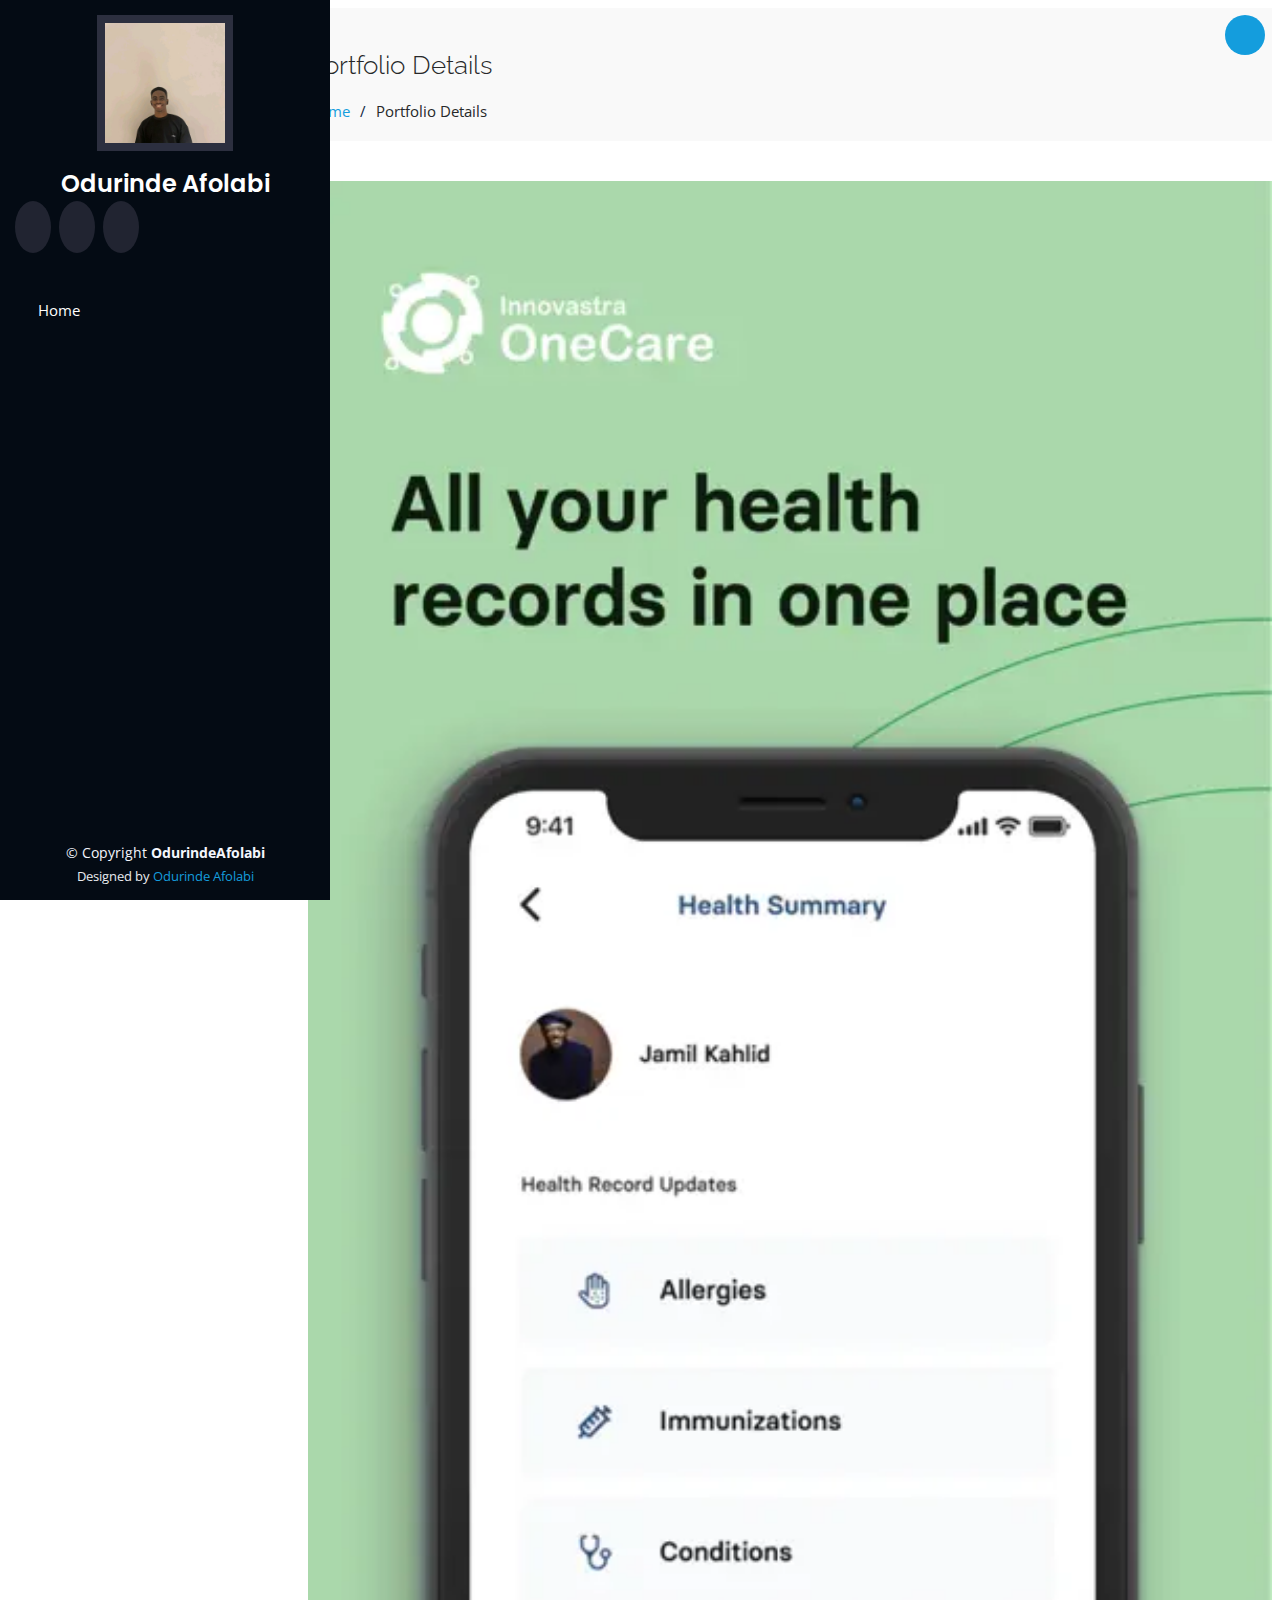
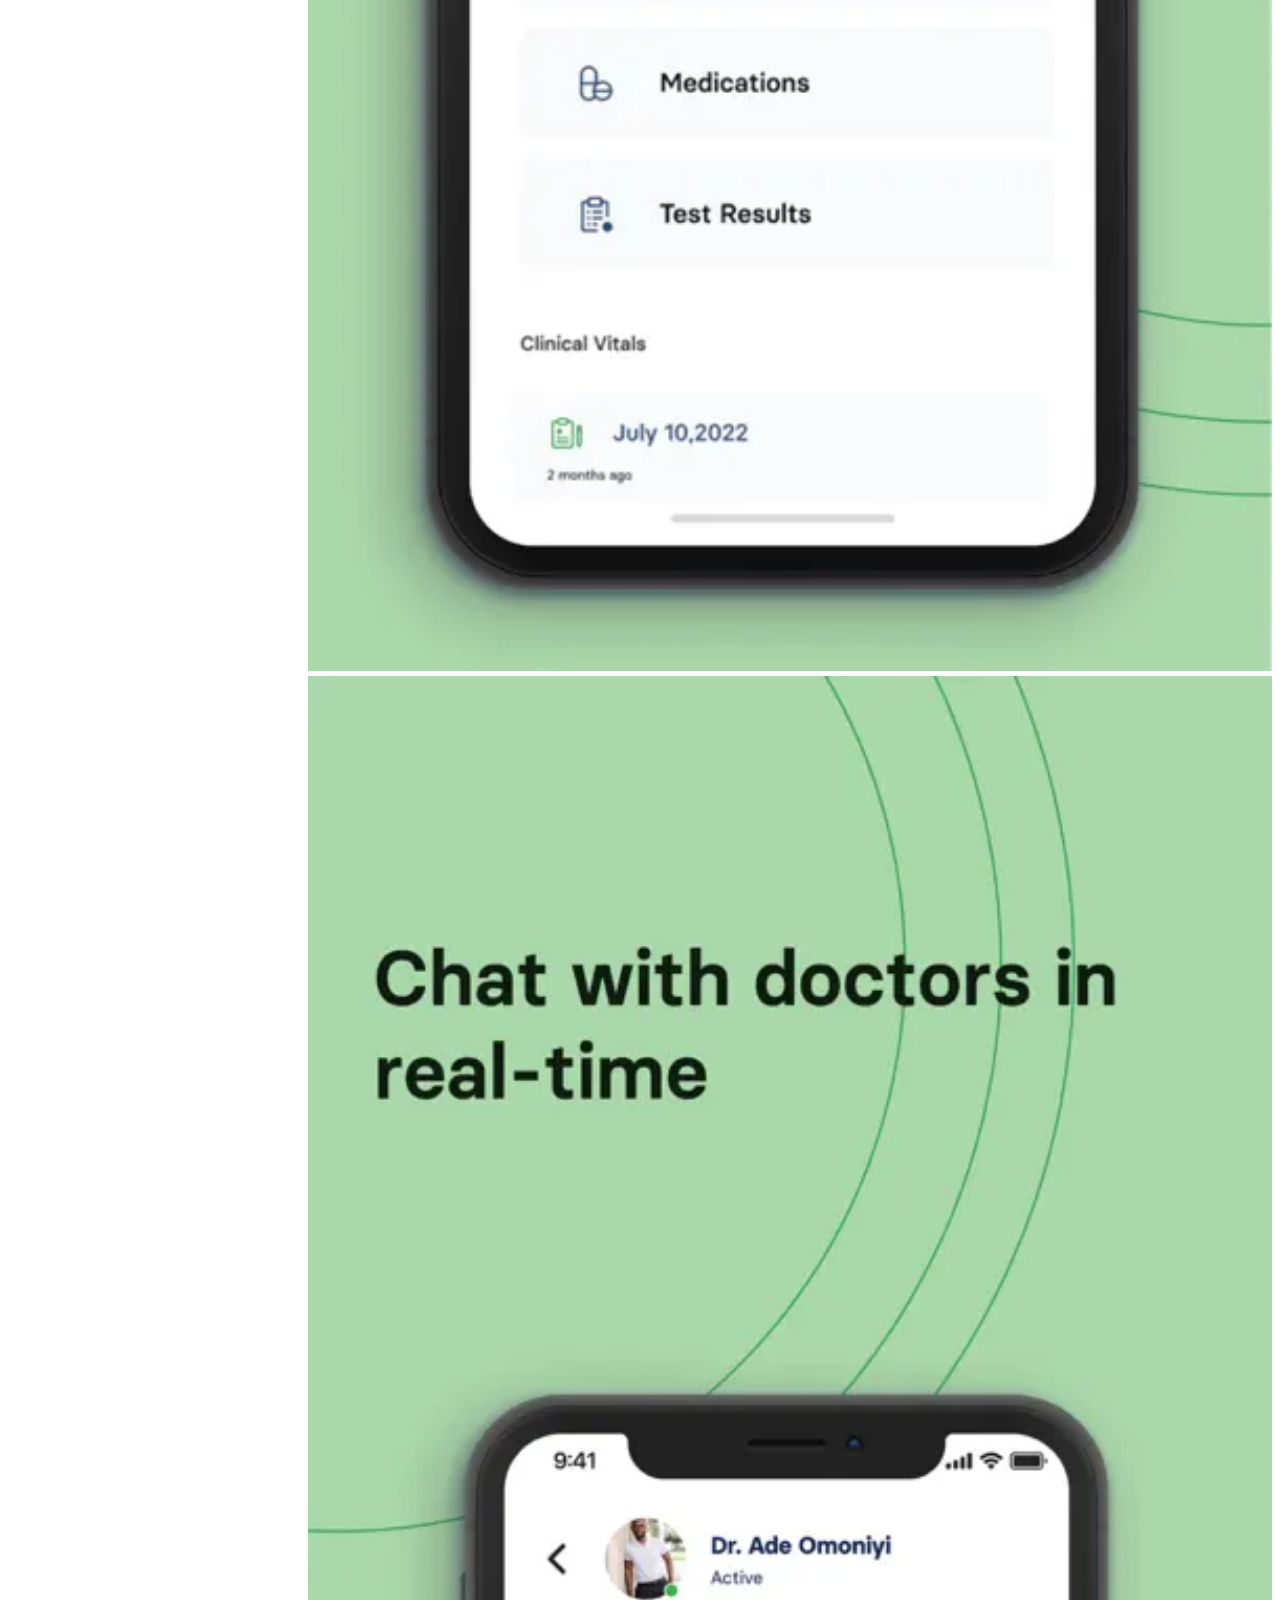
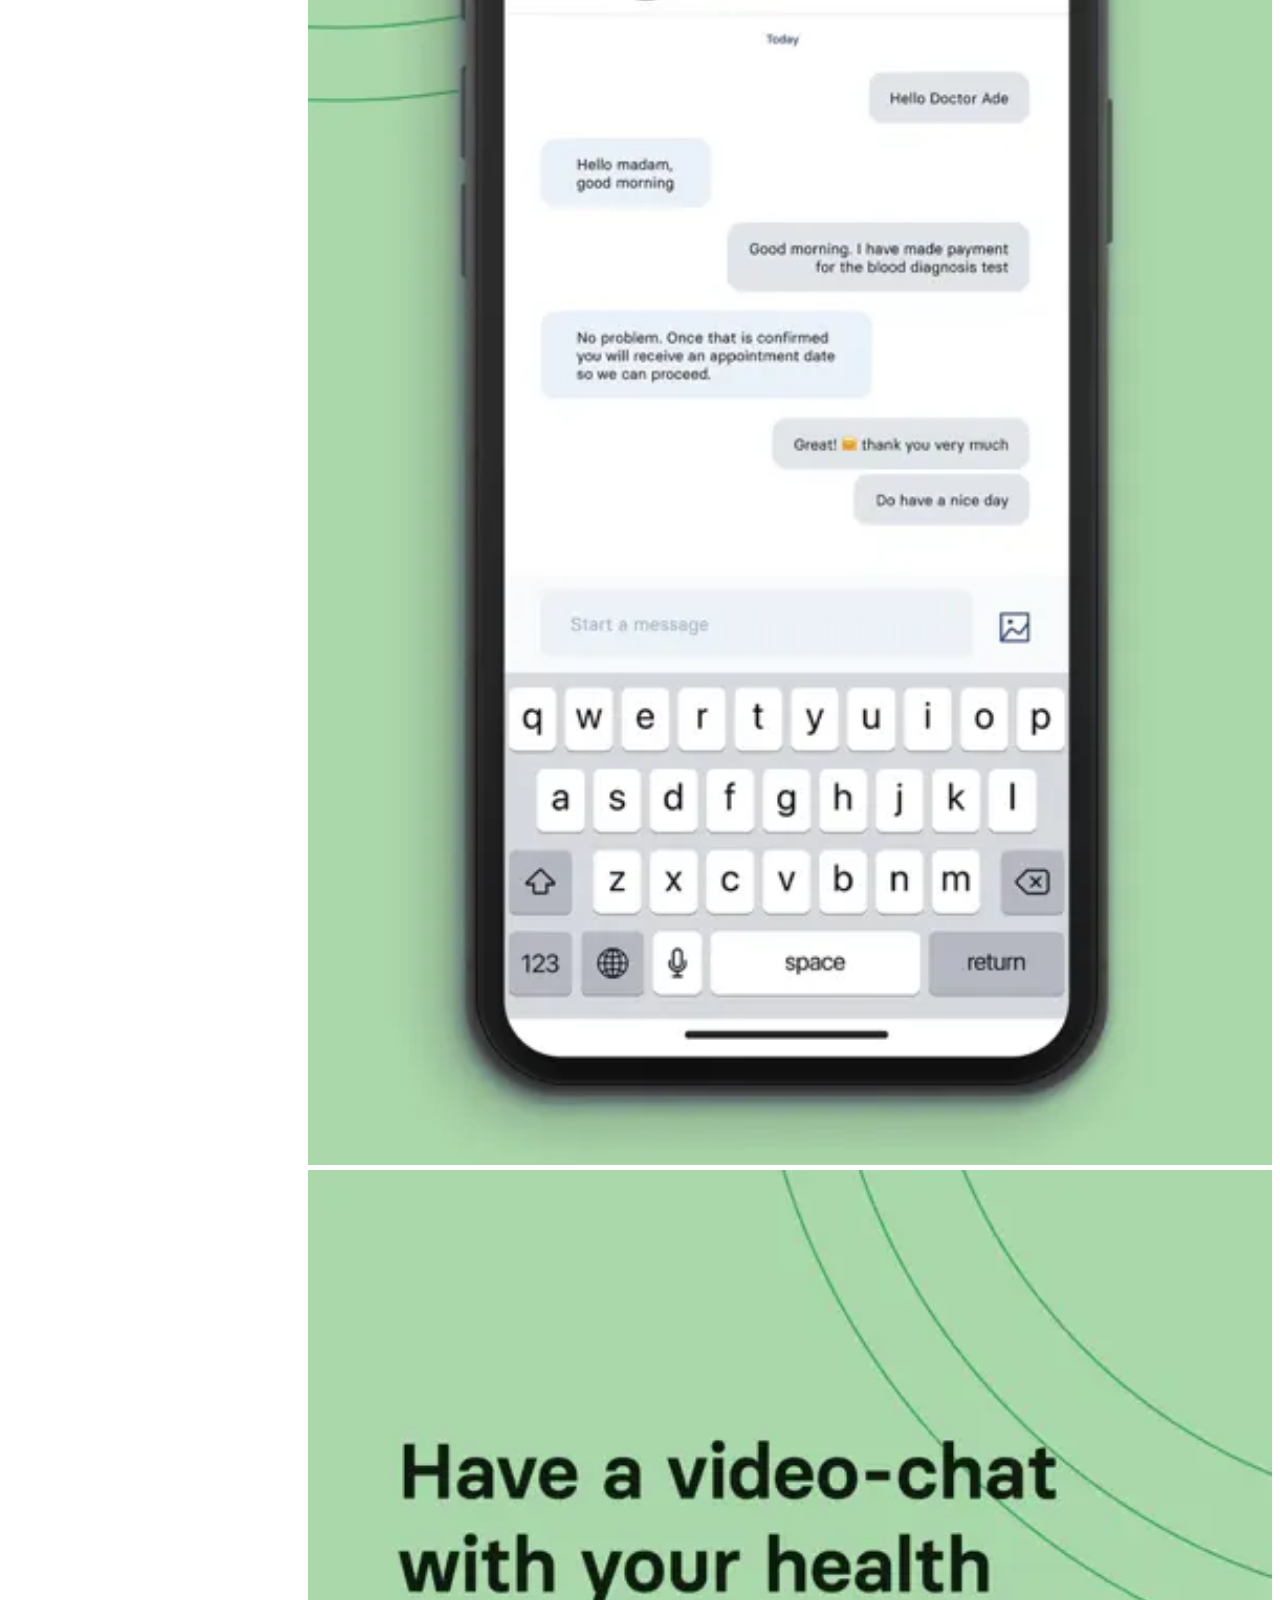
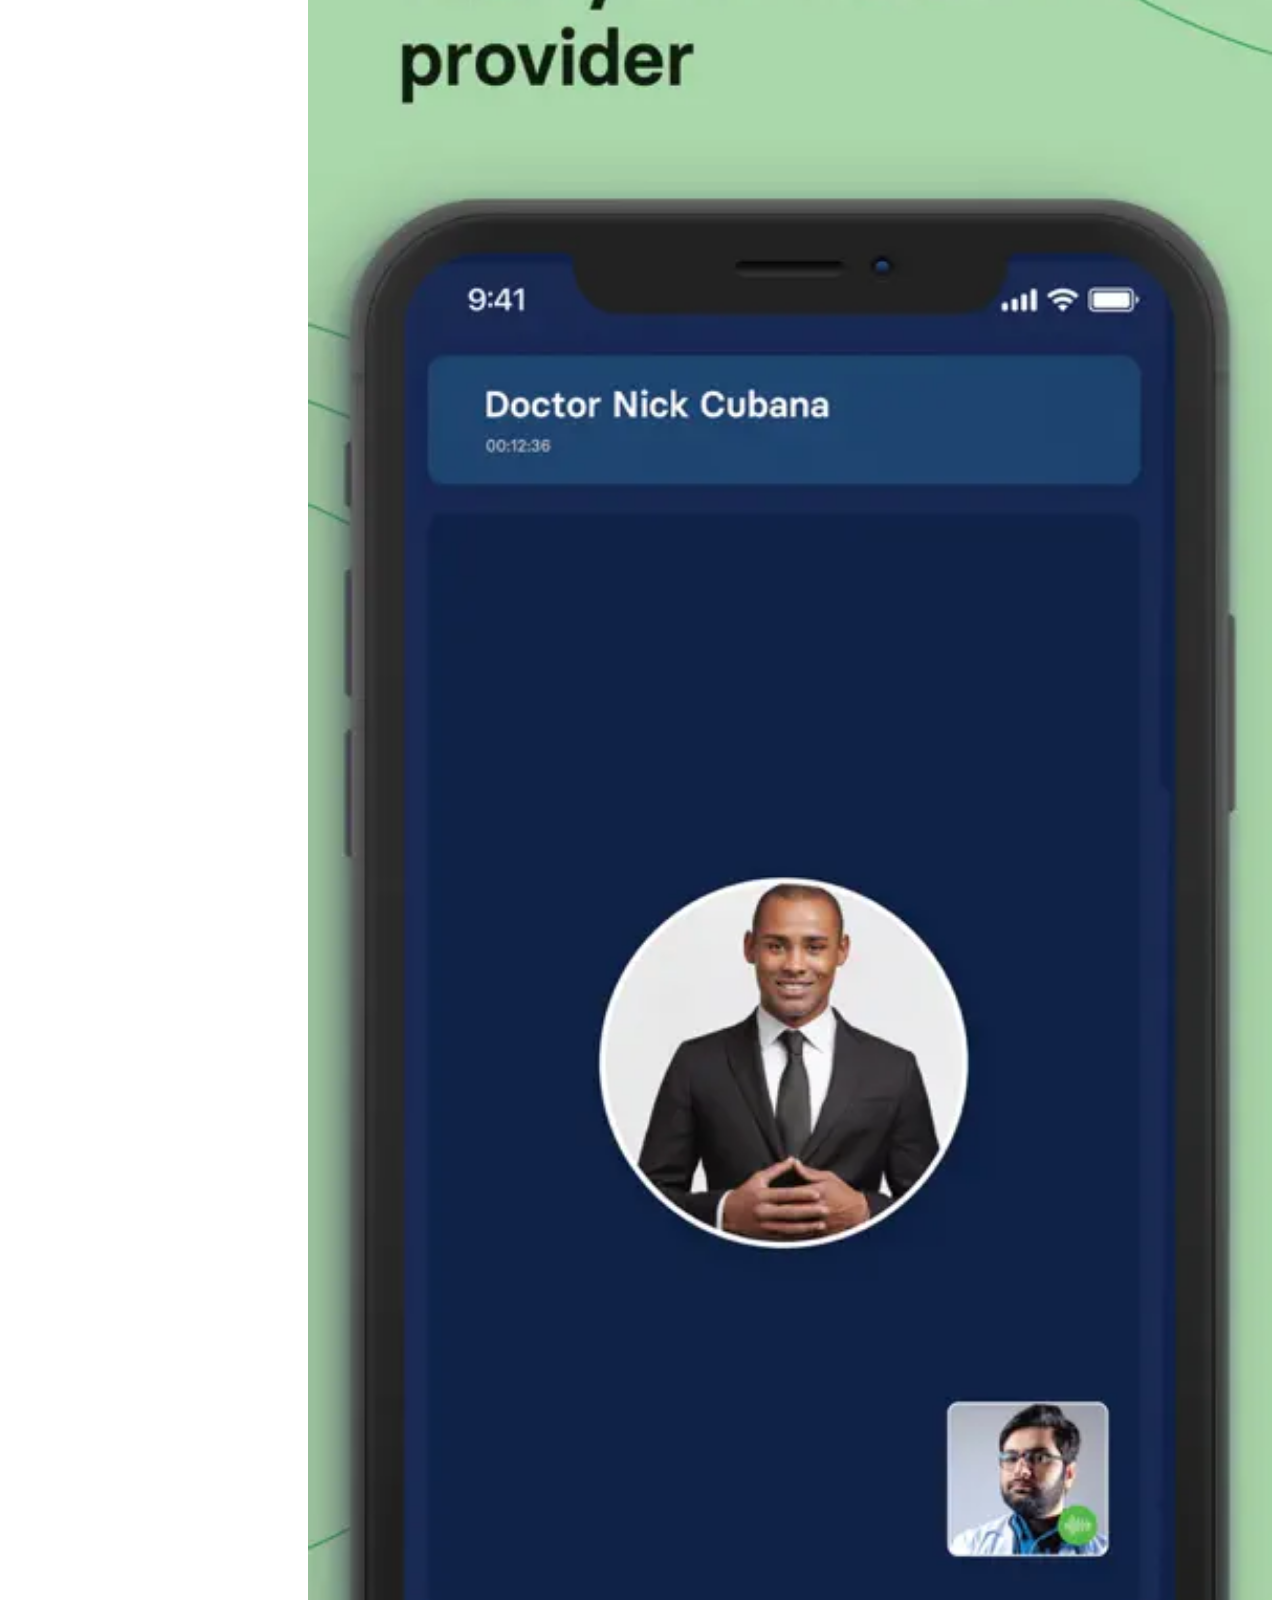
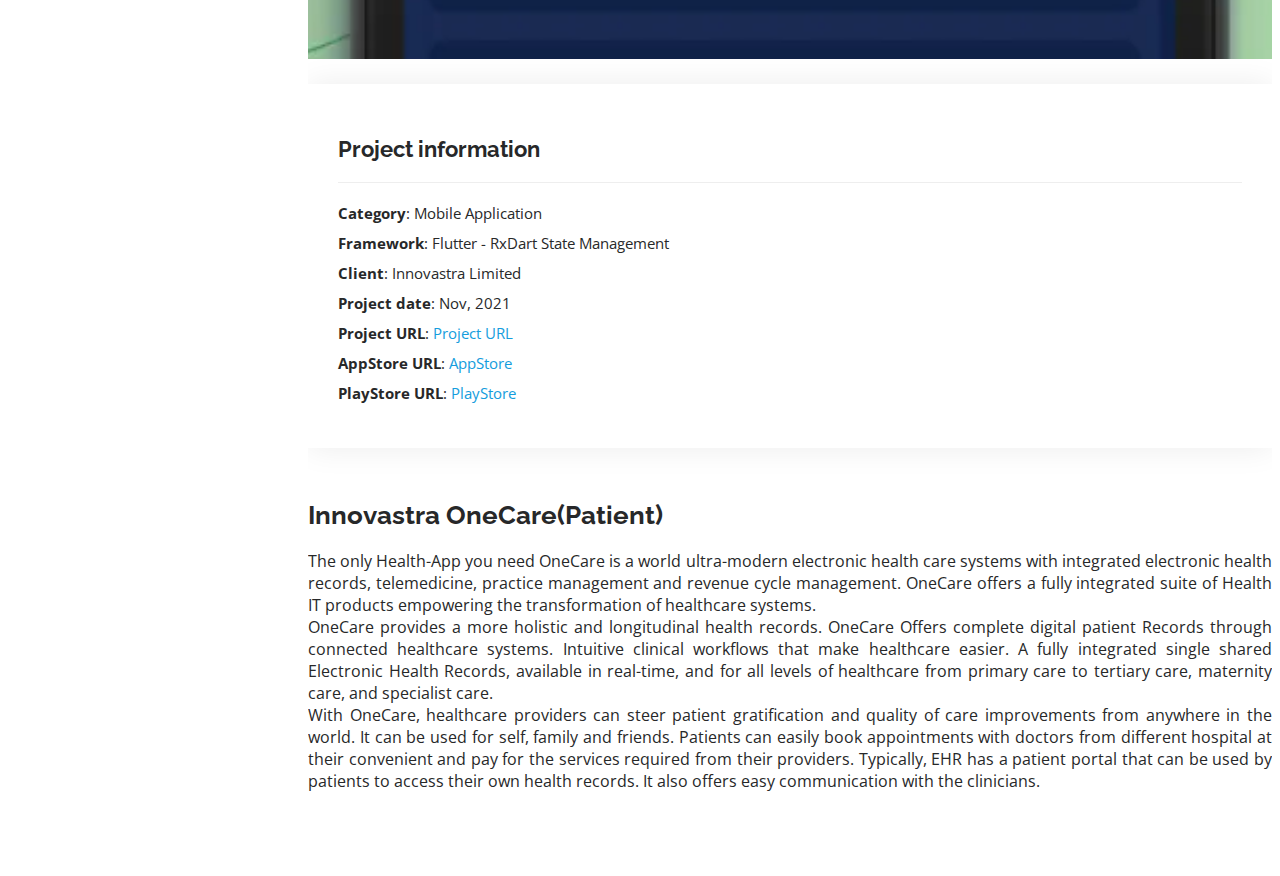
==== onecare_portfolio-details.html @ 17cc2194 "portfolio update" ====
<!DOCTYPE html>
<html lang="en">

<head>
  <meta charset="utf-8">
  <meta content="width=device-width, initial-scale=1.0" name="viewport">

  <title>Portfolio Details- Odurinde Afolabi</title>
  <meta content="" name="description">
  <meta content="" name="keywords">

  <!-- Favicons -->
  <link href="assets/img/favicon.png" rel="icon">
  <link href="assets/img/apple-touch-icon.png" rel="apple-touch-icon">

  <!-- Google Fonts -->
  <link href="https://fonts.googleapis.com/css?family=Open+Sans:300,300i,400,400i,600,600i,700,700i|Raleway:300,300i,400,400i,500,500i,600,600i,700,700i|Poppins:300,300i,400,400i,500,500i,600,600i,700,700i" rel="stylesheet">

  <!-- Vendor CSS Files -->
  <link href="assets/vendor/aos/aos.css" rel="stylesheet">
  <link href="assets/vendor/bootstrap/css/bootstrap.min.css" rel="stylesheet">
  <link href="assets/vendor/bootstrap-icons/bootstrap-icons.css" rel="stylesheet">
  <link href="assets/vendor/boxicons/css/boxicons.min.css" rel="stylesheet">
  <link href="assets/vendor/glightbox/css/glightbox.min.css" rel="stylesheet">
  <link href="assets/vendor/swiper/swiper-bundle.min.css" rel="stylesheet">

  <!-- Template Main CSS File -->
  <link href="assets/css/style.css" rel="stylesheet">

  <!-- =======================================================
  * Template Name: iPortfolio - v3.7.0
  * Template URL: https://bootstrapmade.com/iportfolio-bootstrap-portfolio-websites-template/
  * Author: BootstrapMade.com
  * License: https://bootstrapmade.com/license/
  ======================================================== -->
</head>

<body>

  <!-- ======= Mobile nav toggle button ======= -->
  <i class="bi bi-list mobile-nav-toggle d-xl-none"></i>

  <!-- ======= Header ======= -->
  <header id="header">
    <div class="d-flex flex-column">

      <div class="profile">
        <img src="assets/img/mypicture.jpeg" alt="" class="img-fluid rounded-circle">
        <h1 class="text-light"><a href="index.html">Odurinde Afolabi</a></h1>
        <div class="social-links mt-3 text-center">
            <a href="http://www.linkedin.com/in/odurindeafolabi" class="linkedin"><i class="bx bxl-linkedin"></i></a>
            <a href="https://join.skype.com/invite/Ck46rPHEtpem" class="skype"><i class="bx bxl-skype"></i></a>
            <a href="https://github.com/OdurindeAfolabi" class="github"><i class="bx bxl-github"></i></a>
        </div>
      </div>

      <nav id="navbar" class="nav-menu navbar">
        <ul>
          <li><a href="index.html" class="nav-link scrollto active"><i class="bx bx-home"></i> <span>Home</span></a></li>
        </ul>
      </nav><!-- .nav-menu -->
    </div>
  </header><!-- End Header -->

  <main id="main">

    <!-- ======= Breadcrumbs ======= -->
    <section id="breadcrumbs" class="breadcrumbs">
      <div class="container">

        <div class="d-flex justify-content-between align-items-center">
          <h2>Portfolio Details</h2>
          <ol>
            <li><a href="index.html">Home</a></li>
            <li>Portfolio Details</li>
          </ol>
        </div>

      </div>
    </section><!-- End Breadcrumbs -->

    <!-- ======= Portfolio Details Section ======= -->
    <section id="portfolio-details" class="portfolio-details">
      <div class="container">

        <div class="row gy-4">

          <div class="col-lg-7">
            <div class="portfolio-details-slider swiper">
              <div class="swiper-wrapper align-items-center">

                <div class="swiper-slide">
                  <img src="assets/img/onecare_mobile1.png" alt="">
                </div>

                <div class="swiper-slide">
                  <img src="assets/img/onecare_mobile2.png" alt="">
                </div>

                <div class="swiper-slide">
                  <img src="assets/img/onecare_mobile3.png" alt="">
                </div>

              </div>
              <div class="swiper-pagination"></div>
            </div>
          </div>

          <div class="col-lg-4">
            <div class="portfolio-info">
              <h3>Project information</h3>
              <ul>
                <li><strong>Category</strong>: Mobile Application</li>
                <li><strong>Framework</strong>: Flutter - RxDart State Management</li>
                <li><strong>Client</strong>: Innovastra Limited</li>
                <li><strong>Project date</strong>: Nov, 2021</li>
                <li><strong>Project URL</strong>: <a href="https://myonecare.ng">Project URL</a></li>
                <li><strong>AppStore URL</strong>: <a href="https://apps.apple.com/ng/app/innovastra-onecare/id1664009795">AppStore</a></li>
                <li><strong>PlayStore URL</strong>: <a href="https://play.google.com/store/apps/details?id=com.innovastra.onecare_patient">PlayStore</a></li>
              </ul>
            </div>
            <div class="portfolio-description">
              <h2>Innovastra OneCare(Patient)</h2>
              <p style="text-align: justify;">
                The only Health-App you need
                OneCare is a world ultra-modern electronic health care systems with integrated electronic health records, telemedicine, practice management and revenue cycle management.
                OneCare offers a fully integrated suite of Health IT products empowering the transformation of healthcare systems.<br>
                OneCare provides a more holistic and longitudinal health records.
                OneCare Offers complete digital patient Records through connected healthcare systems. Intuitive clinical workflows that make healthcare easier. A fully integrated single shared Electronic Health Records, available in real-time, and for all levels of healthcare from primary care to tertiary care, maternity care, and specialist care.<br>
                With OneCare, healthcare providers can steer patient gratification and quality of care improvements from anywhere in the world. It can be used for self, family and friends. Patients can easily book appointments with doctors from different hospital at their convenient and pay for the services required from their providers. Typically, EHR has a patient portal that can be used by patients to access their own health records. It also offers easy communication with the clinicians.
              </p>
            </div>
          </div>

        </div>

      </div>
    </section><!-- End Portfolio Details Section -->

  </main><!-- End #main -->

  <!-- ======= Footer ======= -->
  <footer id="footer">
    <div class="container">
      <div class="copyright">
        &copy; Copyright <strong><span>OdurindeAfolabi</span></strong>
      </div>
      <div class="credits">
        <!-- All the links in the footer should remain intact. -->
        <!-- You can delete the links only if you purchased the pro version. -->
        <!-- Licensing information: https://bootstrapmade.com/license/ -->
        <!-- Purchase the pro version with working PHP/AJAX contact form: https://bootstrapmade.com/iportfolio-bootstrap-portfolio-websites-template/ -->
        Designed by <a href="#">Odurinde Afolabi</a>
      </div>
    </div>
  </footer><!-- End  Footer -->

  <a href="#" class="back-to-top d-flex align-items-center justify-content-center"><i class="bi bi-arrow-up-short"></i></a>

  <!-- Vendor JS Files -->
  <script src="assets/vendor/purecounter/purecounter.js"></script>
  <script src="assets/vendor/aos/aos.js"></script>
  <script src="assets/vendor/bootstrap/js/bootstrap.bundle.min.js"></script>
  <script src="assets/vendor/glightbox/js/glightbox.min.js"></script>
  <script src="assets/vendor/isotope-layout/isotope.pkgd.min.js"></script>
  <script src="assets/vendor/swiper/swiper-bundle.min.js"></script>
  <script src="assets/vendor/typed.js/typed.min.js"></script>
  <script src="assets/vendor/waypoints/noframework.waypoints.js"></script>
  <script src="assets/vendor/php-email-form/validate.js"></script>

  <!-- Template Main JS File -->
  <script src="assets/js/main.js"></script>

</body>

</html>
---- assets/css/style.css ----
/**
* Template Name: iPortfolio - v3.7.0
* Template URL: https://bootstrapmade.com/iportfolio-bootstrap-portfolio-websites-template/
* Author: BootstrapMade.com
* License: https://bootstrapmade.com/license/
*/

/*--------------------------------------------------------------
# General
--------------------------------------------------------------*/
body {
  font-family: "Open Sans", sans-serif;
  color: #272829;
}

a {
  color: #149ddd;
  text-decoration: none;
}

a:hover {
  color: #37b3ed;
  text-decoration: none;
}

h1, h2, h3, h4, h5, h6 {
  font-family: "Raleway", sans-serif;
}

/*--------------------------------------------------------------
# Back to top button
--------------------------------------------------------------*/
.back-to-top {
  position: fixed;
  visibility: hidden;
  opacity: 0;
  right: 15px;
  bottom: 15px;
  z-index: 996;
  background: #149ddd;
  width: 40px;
  height: 40px;
  border-radius: 50px;
  transition: all 0.4s;
}
.back-to-top i {
  font-size: 28px;
  color: #fff;
  line-height: 0;
}
.back-to-top:hover {
  background: #2eafec;
  color: #fff;
}
.back-to-top.active {
  visibility: visible;
  opacity: 1;
}

/*--------------------------------------------------------------
# Header
--------------------------------------------------------------*/
#header {
  position: fixed;
  top: 0;
  left: 0;
  bottom: 0;
  width: 300px;
  transition: all ease-in-out 0.5s;
  z-index: 9997;
  transition: all 0.5s;
  padding: 0 15px;
  background: #040b14;
  overflow-y: auto;
}
#header .profile img {
  margin: 15px auto;
  display: block;
  width: 120px;
  border: 8px solid #2c2f3f;
}
#header .profile h1 {
  font-size: 24px;
  margin: 0;
  padding: 0;
  font-weight: 600;
  -moz-text-align-last: center;
  text-align-last: center;
  font-family: "Poppins", sans-serif;
}
#header .profile h1 a, #header .profile h1 a:hover {
  color: #fff;
  text-decoration: none;
}
#header .profile .social-links a {
  font-size: 18px;
  display: inline-block;
  background: #212431;
  color: #fff;
  line-height: 1;
  padding: 8px 0;
  margin-right: 4px;
  border-radius: 50%;
  text-align: center;
  width: 36px;
  height: 36px;
  transition: 0.3s;
}
#header .profile .social-links a:hover {
  background: #149ddd;
  color: #fff;
  text-decoration: none;
}

#main {
  margin-left: 300px;
}

@media (max-width: 1199px) {
  #header {
    left: -300px;
  }

  #main {
    margin-left: 0;
  }
}
/*--------------------------------------------------------------
# Navigation Menu
--------------------------------------------------------------*/
/* Desktop Navigation */
.nav-menu {
  padding: 30px 0 0 0;
}
.nav-menu * {
  margin: 0;
  padding: 0;
  list-style: none;
}
.nav-menu > ul > li {
  position: relative;
  white-space: nowrap;
}
.nav-menu a, .nav-menu a:focus {
  display: flex;
  align-items: center;
  color: #a8a9b4;
  padding: 12px 15px;
  margin-bottom: 8px;
  transition: 0.3s;
  font-size: 15px;
}
.nav-menu a i, .nav-menu a:focus i {
  font-size: 24px;
  padding-right: 8px;
  color: #6f7180;
}
.nav-menu a:hover, .nav-menu .active, .nav-menu .active:focus, .nav-menu li:hover > a {
  text-decoration: none;
  color: #fff;
}
.nav-menu a:hover i, .nav-menu .active i, .nav-menu .active:focus i, .nav-menu li:hover > a i {
  color: #149ddd;
}

/* Mobile Navigation */
.mobile-nav-toggle {
  position: fixed;
  right: 15px;
  top: 15px;
  z-index: 9998;
  border: 0;
  font-size: 24px;
  transition: all 0.4s;
  outline: none !important;
  background-color: #149ddd;
  color: #fff;
  width: 40px;
  height: 40px;
  display: inline-flex;
  align-items: center;
  justify-content: center;
  line-height: 0;
  border-radius: 50px;
  cursor: pointer;
}

.mobile-nav-active {
  overflow: hidden;
}
.mobile-nav-active #header {
  left: 0;
}

/*--------------------------------------------------------------
# Hero Section
--------------------------------------------------------------*/
#hero {
  width: 100%;
  height: 100vh;
  background: url("../img/afolabi.jpeg")bottom center;
  background-size: contain;
}
#hero:before {
  content: "";
  background: rgba(5, 13, 24, 0.3);
  position: absolute;
  bottom: 0;
  top: 0;
  left: 0;
  right: 0;
  z-index: 1;
}
#hero .hero-container {
  position: relative;
  z-index: 2;
  min-width: 300px;
}
#hero h1 {
  margin: 0 0 10px 0;
  font-size: 64px;
  font-weight: 700;
  line-height: 56px;
  color: #fff;
}
#hero p {
  color: #fff;
  margin-bottom: 50px;
  font-size: 26px;
  font-family: "Poppins", sans-serif;
}
#hero p span {
  color: #fff;
  padding-bottom: 4px;
  letter-spacing: 1px;
  border-bottom: 3px solid #149ddd;
}
@media (min-width: 1024px) {
  #hero {
    background-attachment: fixed;
  }
}
@media (max-width: 768px) {
  #hero h1 {
    font-size: 28px;
    line-height: 36px;
  }
  #hero h2 {
    font-size: 18px;
    line-height: 24px;
    margin-bottom: 30px;
  }
}

/*--------------------------------------------------------------
# Sections General
--------------------------------------------------------------*/
section {
  padding: 60px 0;
  overflow: hidden;
}

.section-bg {
  background: #f5f8fd;
}

.section-title {
  padding-bottom: 30px;
}
.section-title h2 {
  font-size: 32px;
  font-weight: bold;
  margin-bottom: 20px;
  padding-bottom: 20px;
  position: relative;
  color: #173b6c;
}
.section-title h2::after {
  content: "";
  position: absolute;
  display: block;
  width: 50px;
  height: 3px;
  background: #149ddd;
  bottom: 0;
  left: 0;
}
.section-title p {
  margin-bottom: 0;
}

/*--------------------------------------------------------------
# About
--------------------------------------------------------------*/
.about .content h3 {
  font-weight: 700;
  font-size: 26px;
  color: #173b6c;
}
.about .content ul {
  list-style: none;
  padding: 0;
}
.about .content ul li {
  margin-bottom: 20px;
  display: flex;
  align-items: center;
}
.about .content ul strong {
  margin-right: 10px;
}
.about .content ul i {
  font-size: 16px;
  margin-right: 5px;
  color: #149ddd;
  line-height: 0;
}
.about .content p:last-child {
  margin-bottom: 0;
}

/*--------------------------------------------------------------
# Facts
--------------------------------------------------------------*/
.facts {
  padding-bottom: 30px;
}
.facts .count-box {
  padding: 30px;
  width: 100%;
}
.facts .count-box i {
  display: block;
  font-size: 44px;
  color: #149ddd;
  float: left;
  line-height: 0;
}
.facts .count-box span {
  font-size: 48px;
  line-height: 40px;
  display: block;
  font-weight: 700;
  color: #050d18;
  margin-left: 60px;
}
.facts .count-box p {
  padding: 15px 0 0 0;
  margin: 0 0 0 60px;
  font-family: "Raleway", sans-serif;
  font-size: 14px;
  color: #122f57;
}
.facts .count-box a {
  font-weight: 600;
  display: block;
  margin-top: 20px;
  color: #122f57;
  font-size: 15px;
  font-family: "Poppins", sans-serif;
  transition: ease-in-out 0.3s;
}
.facts .count-box a:hover {
  color: #1f5297;
}

/*--------------------------------------------------------------
# Akills
--------------------------------------------------------------*/
.skills .progress {
  height: 60px;
  display: block;
  background: none;
  border-radius: 0;
}
.skills .progress .skill {
  padding: 0;
  margin: 0 0 6px 0;
  text-transform: uppercase;
  display: block;
  font-weight: 600;
  font-family: "Poppins", sans-serif;
  color: #050d18;
}
.skills .progress .skill .val {
  float: right;
  font-style: normal;
}
.skills .progress-bar-wrap {
  background: #dce8f8;
  height: 10px;
}
.skills .progress-bar {
  width: 1px;
  height: 10px;
  transition: 0.9s;
  background-color: #149ddd;
}

/*--------------------------------------------------------------
# Resume
--------------------------------------------------------------*/
.resume .resume-title {
  font-size: 26px;
  font-weight: 700;
  margin-top: 20px;
  margin-bottom: 20px;
  color: #050d18;
}
.resume .resume-item {
  padding: 0 0 20px 20px;
  margin-top: -2px;
  border-left: 2px solid #1f5297;
  position: relative;
}
.resume .resume-item h4 {
  line-height: 18px;
  font-size: 18px;
  font-weight: 600;
  text-transform: uppercase;
  font-family: "Poppins", sans-serif;
  color: #050d18;
  margin-bottom: 10px;
}
.resume .resume-item h5 {
  font-size: 16px;
  background: #e4edf9;
  padding: 5px 15px;
  display: inline-block;
  font-weight: 600;
  margin-bottom: 10px;
}
.resume .resume-item ul {
  padding-left: 20px;
}
.resume .resume-item ul li {
  padding-bottom: 10px;
}
.resume .resume-item:last-child {
  padding-bottom: 0;
}
.resume .resume-item::before {
  content: "";
  position: absolute;
  width: 16px;
  height: 16px;
  border-radius: 50px;
  left: -9px;
  top: 0;
  background: #fff;
  border: 2px solid #1f5297;
}

/*--------------------------------------------------------------
# Portfolio
--------------------------------------------------------------*/
.portfolio .portfolio-item {
  margin-bottom: 30px;
}
.portfolio #portfolio-flters {
  padding: 0;
  margin: 0 auto 35px auto;
  list-style: none;
  text-align: center;
  background: #fff;
  border-radius: 50px;
  padding: 2px 15px;
}
.portfolio #portfolio-flters li {
  cursor: pointer;
  display: inline-block;
  padding: 10px 15px 8px 15px;
  font-size: 14px;
  font-weight: 600;
  line-height: 1;
  text-transform: uppercase;
  color: #272829;
  margin-bottom: 5px;
  transition: all 0.3s ease-in-out;
}
.portfolio #portfolio-flters li:hover, .portfolio #portfolio-flters li.filter-active {
  color: #149ddd;
}
.portfolio #portfolio-flters li:last-child {
  margin-right: 0;
}
.portfolio .portfolio-wrap {
  transition: 0.3s;
  position: relative;
  overflow: hidden;
  z-index: 1;
}
.portfolio .portfolio-wrap::before {
  content: "";
  background: rgba(255, 255, 255, 0.5);
  position: absolute;
  left: 0;
  right: 0;
  top: 0;
  bottom: 0;
  transition: all ease-in-out 0.3s;
  z-index: 2;
  opacity: 0;
}
.portfolio .portfolio-wrap .portfolio-links {
  opacity: 1;
  left: 0;
  right: 0;
  bottom: -60px;
  z-index: 3;
  position: absolute;
  transition: all ease-in-out 0.3s;
  display: flex;
  justify-content: center;
}
.portfolio .portfolio-wrap .portfolio-links a {
  color: #fff;
  font-size: 28px;
  text-align: center;
  background: rgba(20, 157, 221, 0.75);
  transition: 0.3s;
  width: 50%;
}
.portfolio .portfolio-wrap .portfolio-links a:hover {
  background: rgba(20, 157, 221, 0.95);
}
.portfolio .portfolio-wrap .portfolio-links a + a {
  border-left: 1px solid #37b3ed;
}
.portfolio .portfolio-wrap:hover::before {
  top: 0;
  left: 0;
  right: 0;
  bottom: 0;
  opacity: 1;
}
.portfolio .portfolio-wrap:hover .portfolio-links {
  opacity: 1;
  bottom: 0;
}

/*--------------------------------------------------------------
# Portfolio Details
--------------------------------------------------------------*/
.portfolio-details {
  padding-top: 40px;
}
.portfolio-details .portfolio-details-slider img {
  width: 100%;
}
.portfolio-details .portfolio-details-slider .swiper-pagination {
  margin-top: 20px;
  position: relative;
}
.portfolio-details .portfolio-details-slider .swiper-pagination .swiper-pagination-bullet {
  width: 12px;
  height: 12px;
  background-color: #fff;
  opacity: 1;
  border: 1px solid #149ddd;
}
.portfolio-details .portfolio-details-slider .swiper-pagination .swiper-pagination-bullet-active {
  background-color: #149ddd;
}
.portfolio-details .portfolio-info {
  padding: 30px;
  box-shadow: 0px 0 30px rgba(5, 13, 24, 0.08);
}
.portfolio-details .portfolio-info h3 {
  font-size: 22px;
  font-weight: 700;
  margin-bottom: 20px;
  padding-bottom: 20px;
  border-bottom: 1px solid #eee;
}
.portfolio-details .portfolio-info ul {
  list-style: none;
  padding: 0;
  font-size: 15px;
}
.portfolio-details .portfolio-info ul li + li {
  margin-top: 10px;
}
.portfolio-details .portfolio-description {
  padding-top: 30px;
}
.portfolio-details .portfolio-description h2 {
  font-size: 26px;
  font-weight: 700;
  margin-bottom: 20px;
}
.portfolio-details .portfolio-description p {
  padding: 0;
}

/*--------------------------------------------------------------
# Services
--------------------------------------------------------------*/
.services .icon-box {
  margin-bottom: 20px;
}
.services .icon {
  float: left;
  display: flex;
  align-items: center;
  justify-content: center;
  width: 54px;
  height: 54px;
  background: #149ddd;
  border-radius: 50%;
  transition: 0.5s;
  border: 1px solid #149ddd;
}
.services .icon i {
  color: #fff;
  font-size: 24px;
  line-height: 0;
}
.services .icon-box:hover .icon {
  background: #fff;
}
.services .icon-box:hover .icon i {
  color: #149ddd;
}
.services .title {
  margin-left: 80px;
  font-weight: 700;
  margin-bottom: 15px;
  font-size: 18px;
}
.services .title a {
  color: #343a40;
}
.services .title a:hover {
  color: #149ddd;
}
.services .description {
  margin-left: 80px;
  line-height: 24px;
  font-size: 14px;
}

/*--------------------------------------------------------------
# Testimonials
--------------------------------------------------------------*/
.testimonials .testimonials-carousel, .testimonials .testimonials-slider {
  overflow: hidden;
}
.testimonials .testimonial-item {
  box-sizing: content-box;
  text-align: center;
  min-height: 320px;
}
.testimonials .testimonial-item .testimonial-img {
  width: 90px;
  border-radius: 50%;
  margin: 0 auto;
}
.testimonials .testimonial-item h3 {
  font-size: 18px;
  font-weight: bold;
  margin: 10px 0 5px 0;
  color: #111;
}
.testimonials .testimonial-item h4 {
  font-size: 14px;
  color: #999;
  margin: 0;
}
.testimonials .testimonial-item .quote-icon-left, .testimonials .testimonial-item .quote-icon-right {
  color: #c3e8fa;
  font-size: 26px;
}
.testimonials .testimonial-item .quote-icon-left {
  display: inline-block;
  left: -5px;
  position: relative;
}
.testimonials .testimonial-item .quote-icon-right {
  display: inline-block;
  right: -5px;
  position: relative;
  top: 10px;
}
.testimonials .testimonial-item p {
  font-style: italic;
  margin: 0 15px 15px 15px;
  padding: 20px;
  background: #fff;
  position: relative;
  margin-bottom: 35px;
  border-radius: 6px;
  box-shadow: 0px 2px 15px rgba(0, 0, 0, 0.1);
}
.testimonials .testimonial-item p::after {
  content: "";
  width: 0;
  height: 0;
  border-top: 20px solid #fff;
  border-right: 20px solid transparent;
  border-left: 20px solid transparent;
  position: absolute;
  bottom: -20px;
  left: calc(50% - 20px);
}
.testimonials .swiper-pagination {
  margin-top: 20px;
  position: relative;
}
.testimonials .swiper-pagination .swiper-pagination-bullet {
  width: 12px;
  height: 12px;
  background-color: #fff;
  opacity: 1;
  border: 1px solid #149ddd;
}
.testimonials .swiper-pagination .swiper-pagination-bullet-active {
  background-color: #149ddd;
}

/*--------------------------------------------------------------
# Contact
--------------------------------------------------------------*/
.contact {
  padding-bottom: 130px;
}
.contact .info {
  padding: 30px;
  background: #fff;
  width: 100%;
  box-shadow: 0 0 24px 0 rgba(0, 0, 0, 0.12);
}
.contact .info i {
  font-size: 20px;
  color: #149ddd;
  float: left;
  width: 44px;
  height: 44px;
  background: #dff3fc;
  display: flex;
  justify-content: center;
  align-items: center;
  border-radius: 50px;
  transition: all 0.3s ease-in-out;
}
.contact .info h4 {
  padding: 0 0 0 60px;
  font-size: 22px;
  font-weight: 600;
  margin-bottom: 5px;
  color: #050d18;
}
.contact .info p {
  padding: 0 0 10px 60px;
  margin-bottom: 20px;
  font-size: 14px;
  color: #173b6c;
}
.contact .info .email p {
  padding-top: 5px;
}
.contact .info .social-links {
  padding-left: 60px;
}
.contact .info .social-links a {
  font-size: 18px;
  display: inline-block;
  background: #333;
  color: #fff;
  line-height: 1;
  padding: 8px 0;
  border-radius: 50%;
  text-align: center;
  width: 36px;
  height: 36px;
  transition: 0.3s;
  margin-right: 10px;
}
.contact .info .social-links a:hover {
  background: #149ddd;
  color: #fff;
}
.contact .info .email:hover i, .contact .info .address:hover i, .contact .info .phone:hover i {
  background: #149ddd;
  color: #fff;
}
.contact .php-email-form {
  width: 100%;
  padding: 30px;
  background: #fff;
  box-shadow: 0 0 24px 0 rgba(0, 0, 0, 0.12);
}
.contact .php-email-form .form-group {
  padding-bottom: 8px;
}
.contact .php-email-form .validate {
  display: none;
  color: red;
  margin: 0 0 15px 0;
  font-weight: 400;
  font-size: 13px;
}
.contact .php-email-form .error-message {
  display: none;
  color: #fff;
  background: #ed3c0d;
  text-align: left;
  padding: 15px;
  font-weight: 600;
}
.contact .php-email-form .error-message br + br {
  margin-top: 25px;
}
.contact .php-email-form .sent-message {
  display: none;
  color: #fff;
  background: #18d26e;
  text-align: center;
  padding: 15px;
  font-weight: 600;
}
.contact .php-email-form .loading {
  display: none;
  background: #fff;
  text-align: center;
  padding: 15px;
}
.contact .php-email-form .loading:before {
  content: "";
  display: inline-block;
  border-radius: 50%;
  width: 24px;
  height: 24px;
  margin: 0 10px -6px 0;
  border: 3px solid #18d26e;
  border-top-color: #eee;
  -webkit-animation: animate-loading 1s linear infinite;
  animation: animate-loading 1s linear infinite;
}
.contact .php-email-form .form-group {
  margin-bottom: 15px;
}
.contact .php-email-form label {
  padding-bottom: 8px;
}
.contact .php-email-form input, .contact .php-email-form textarea {
  border-radius: 0;
  box-shadow: none;
  font-size: 14px;
}
.contact .php-email-form input {
  height: 44px;
}
.contact .php-email-form textarea {
  padding: 10px 15px;
}
.contact .php-email-form button[type=submit] {
  background: #149ddd;
  border: 0;
  padding: 10px 24px;
  color: #fff;
  transition: 0.4s;
  border-radius: 4px;
}
.contact .php-email-form button[type=submit]:hover {
  background: #37b3ed;
}
@-webkit-keyframes animate-loading {
  0% {
    transform: rotate(0deg);
  }
  100% {
    transform: rotate(360deg);
  }
}
@keyframes animate-loading {
  0% {
    transform: rotate(0deg);
  }
  100% {
    transform: rotate(360deg);
  }
}

/*--------------------------------------------------------------
# Breadcrumbs
--------------------------------------------------------------*/
.breadcrumbs {
  padding: 20px 0;
  background: #f9f9f9;
}
.breadcrumbs h2 {
  font-size: 26px;
  font-weight: 300;
}
.breadcrumbs ol {
  display: flex;
  flex-wrap: wrap;
  list-style: none;
  padding: 0;
  margin: 0;
  font-size: 15px;
}
.breadcrumbs ol li + li {
  padding-left: 10px;
}
.breadcrumbs ol li + li::before {
  display: inline-block;
  padding-right: 10px;
  color: #0e2442;
  content: "/";
}
@media (max-width: 768px) {
  .breadcrumbs .d-flex {
    display: block !important;
  }
  .breadcrumbs ol {
    display: block;
  }
  .breadcrumbs ol li {
    display: inline-block;
  }
}

/*--------------------------------------------------------------
# Footer
--------------------------------------------------------------*/
#footer {
  padding: 15px;
  color: #f4f6fd;
  font-size: 14px;
  position: fixed;
  left: 0;
  bottom: 0;
  width: 300px;
  z-index: 9999;
  background: #040b14;
}
#footer .copyright {
  text-align: center;
}
#footer .credits {
  padding-top: 5px;
  text-align: center;
  font-size: 13px;
  color: #eaebf0;
}
@media (max-width: 1199px) {
  #footer {
    position: static;
    width: auto;
    padding-right: 20px 15px;
  }
}
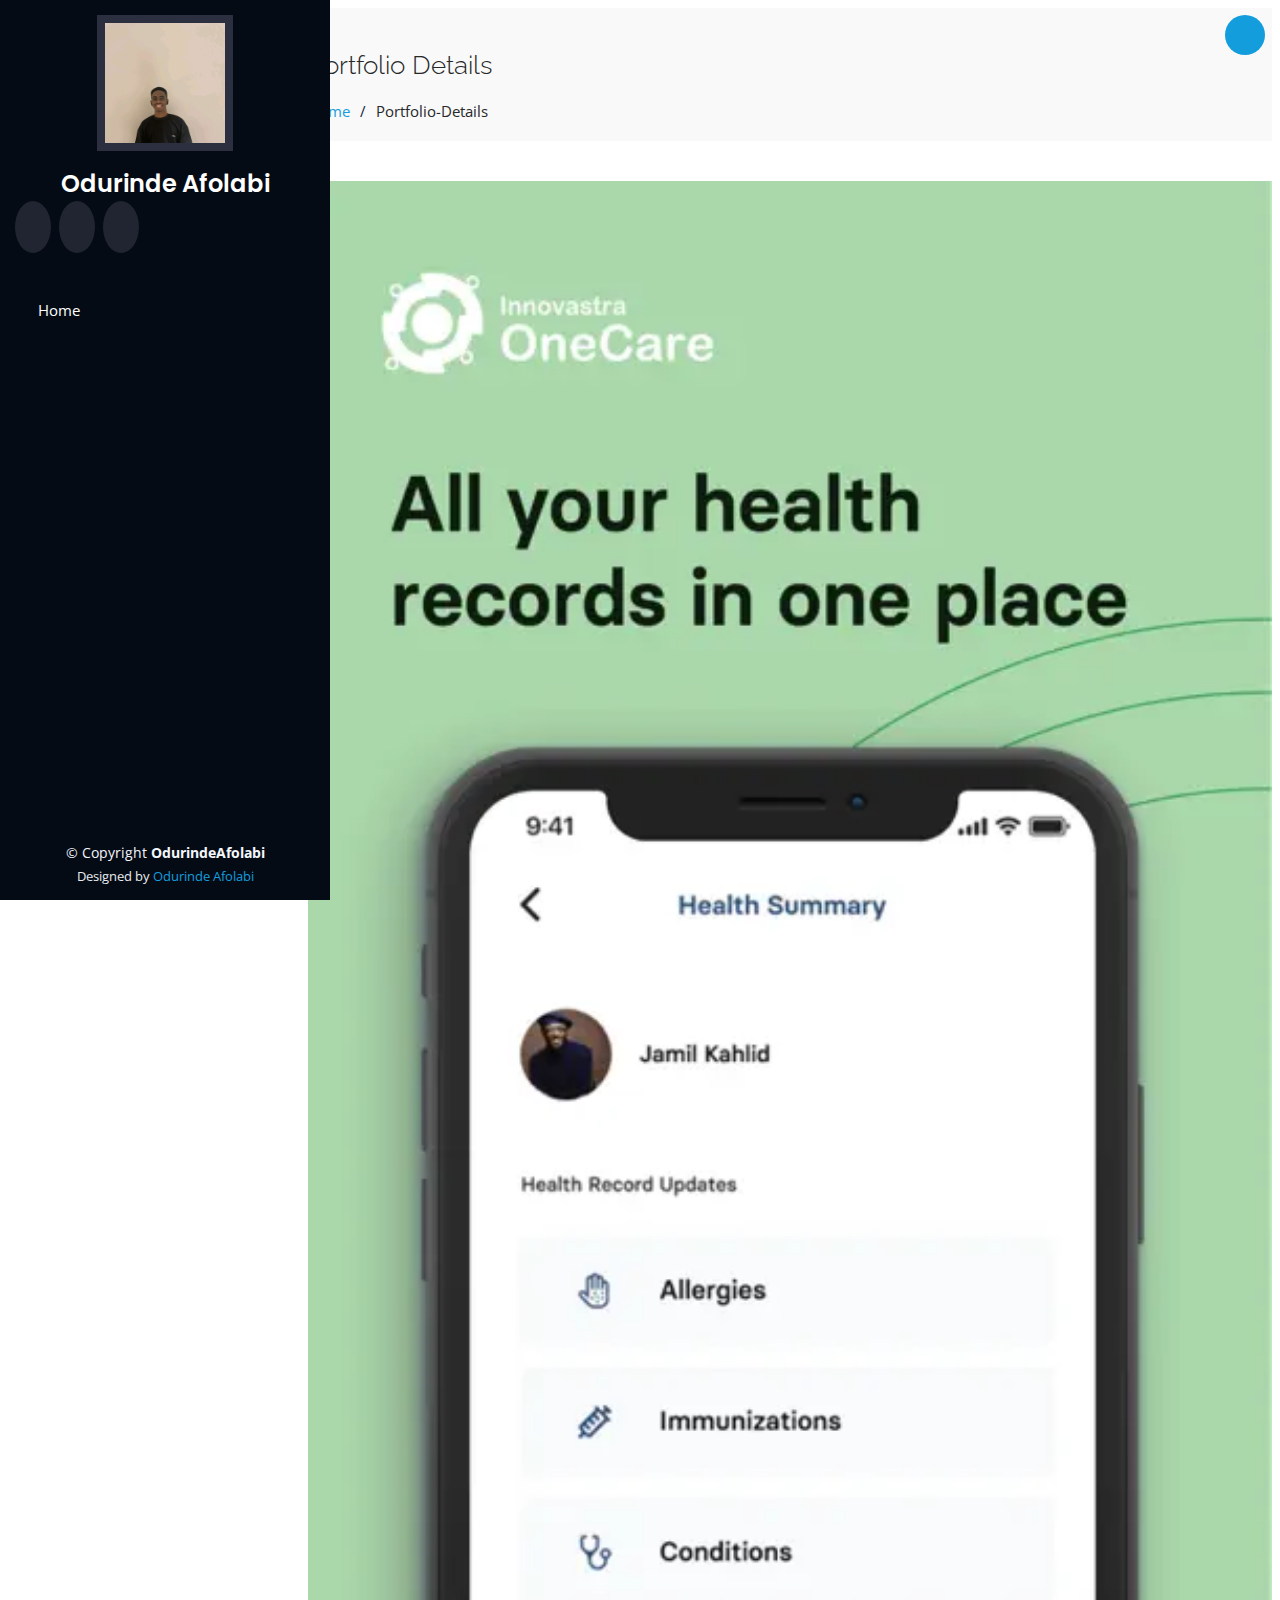
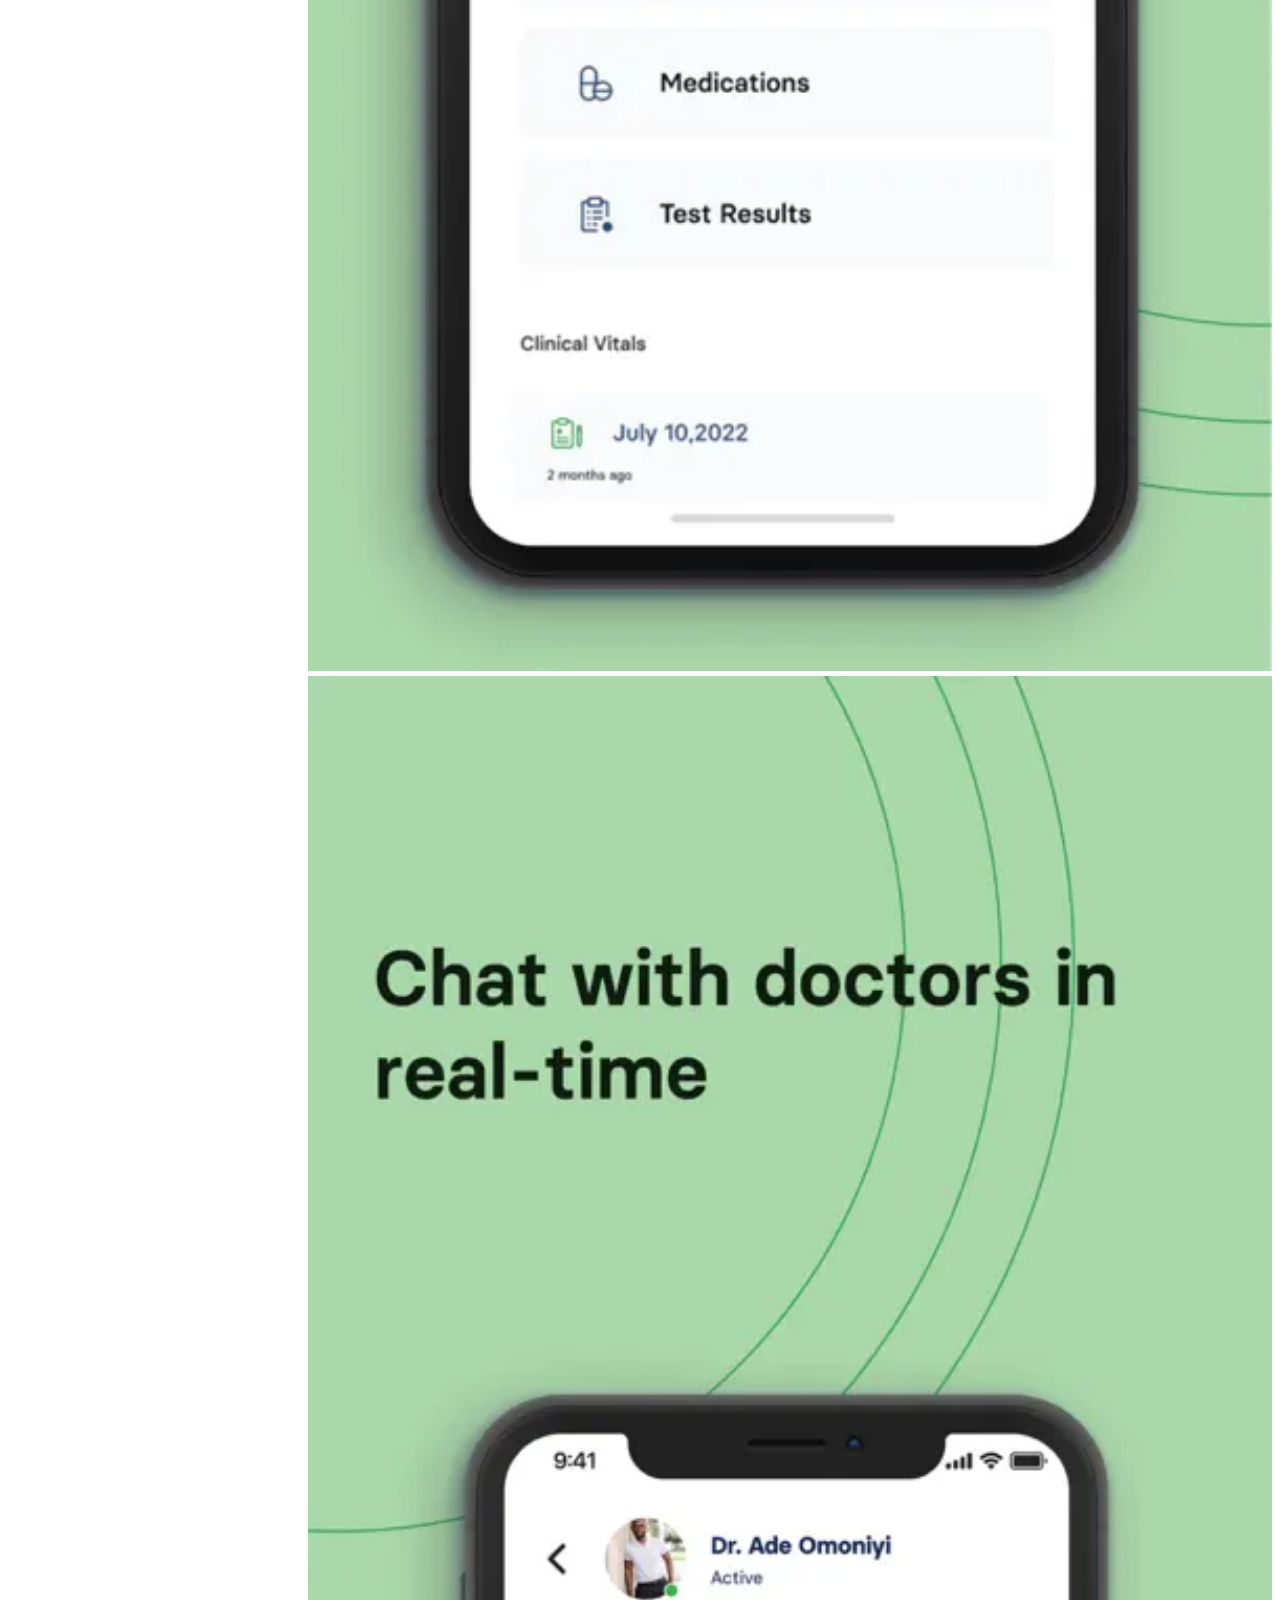
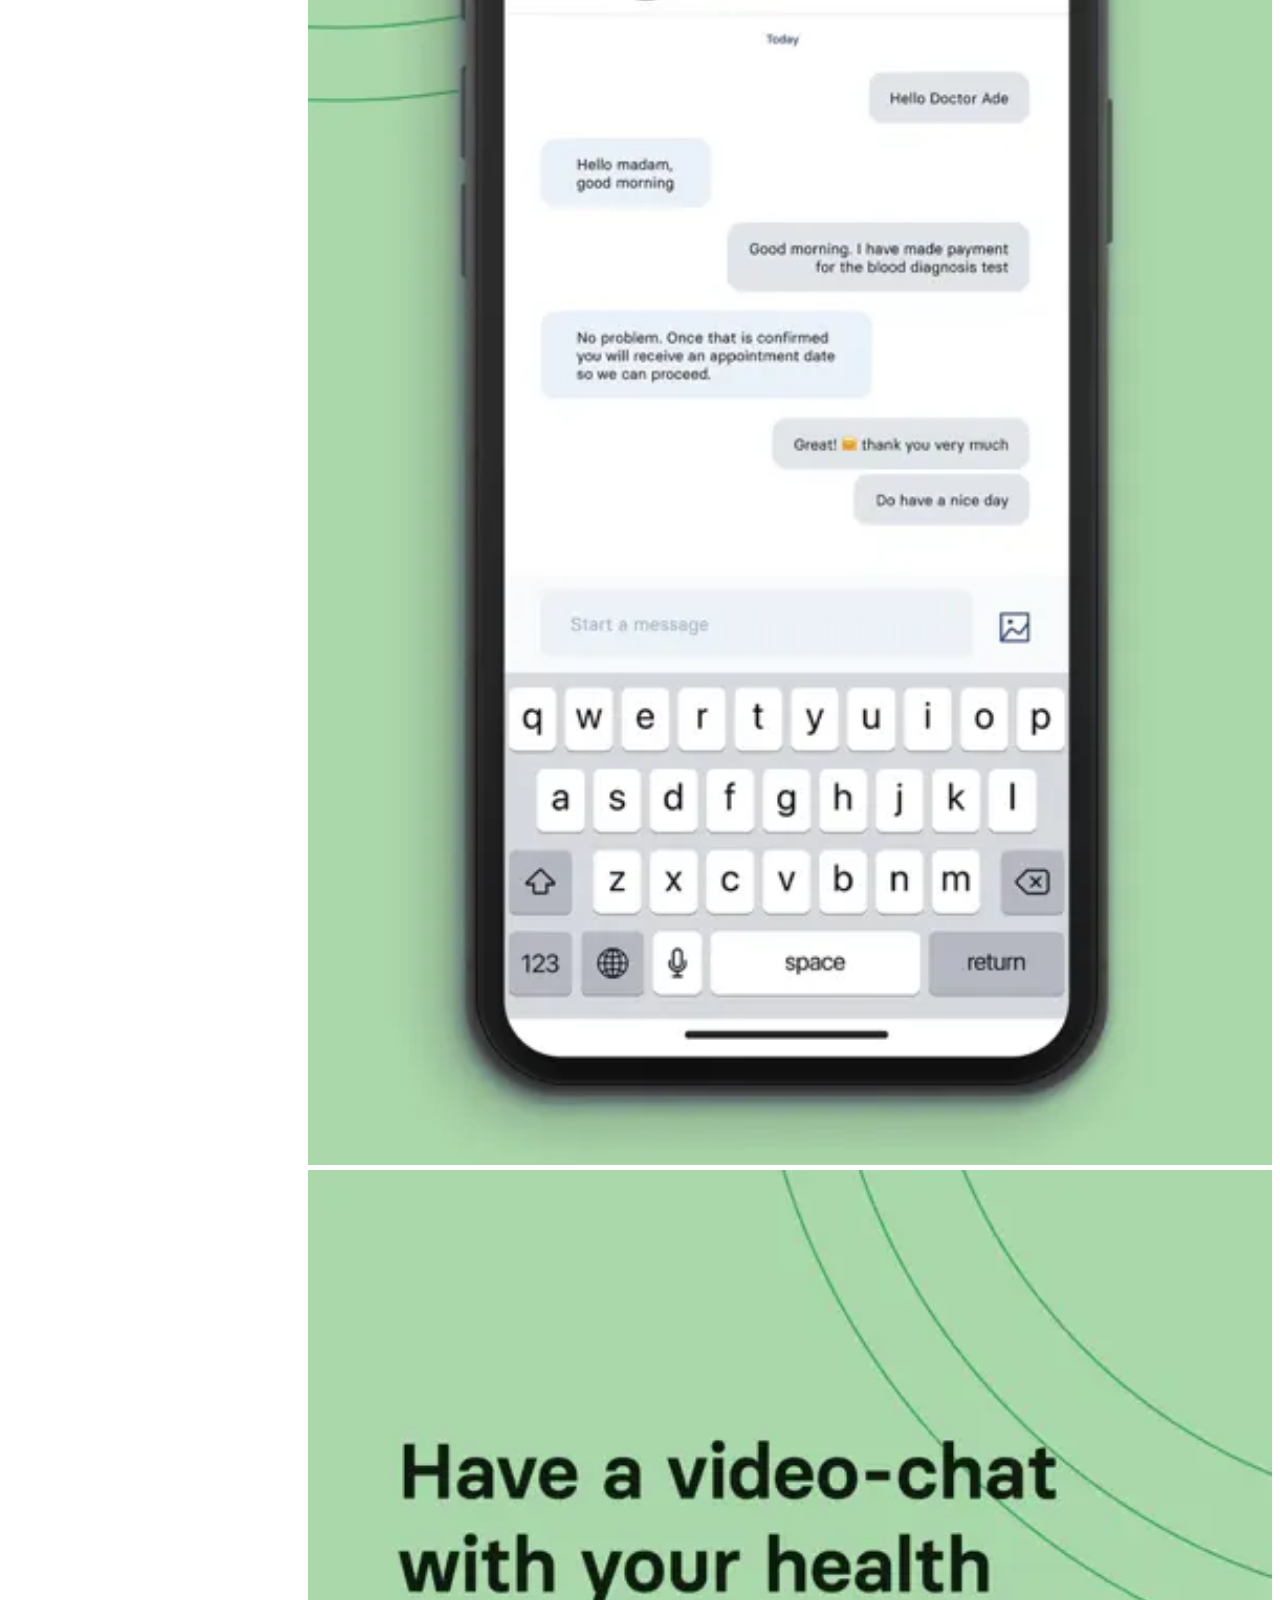
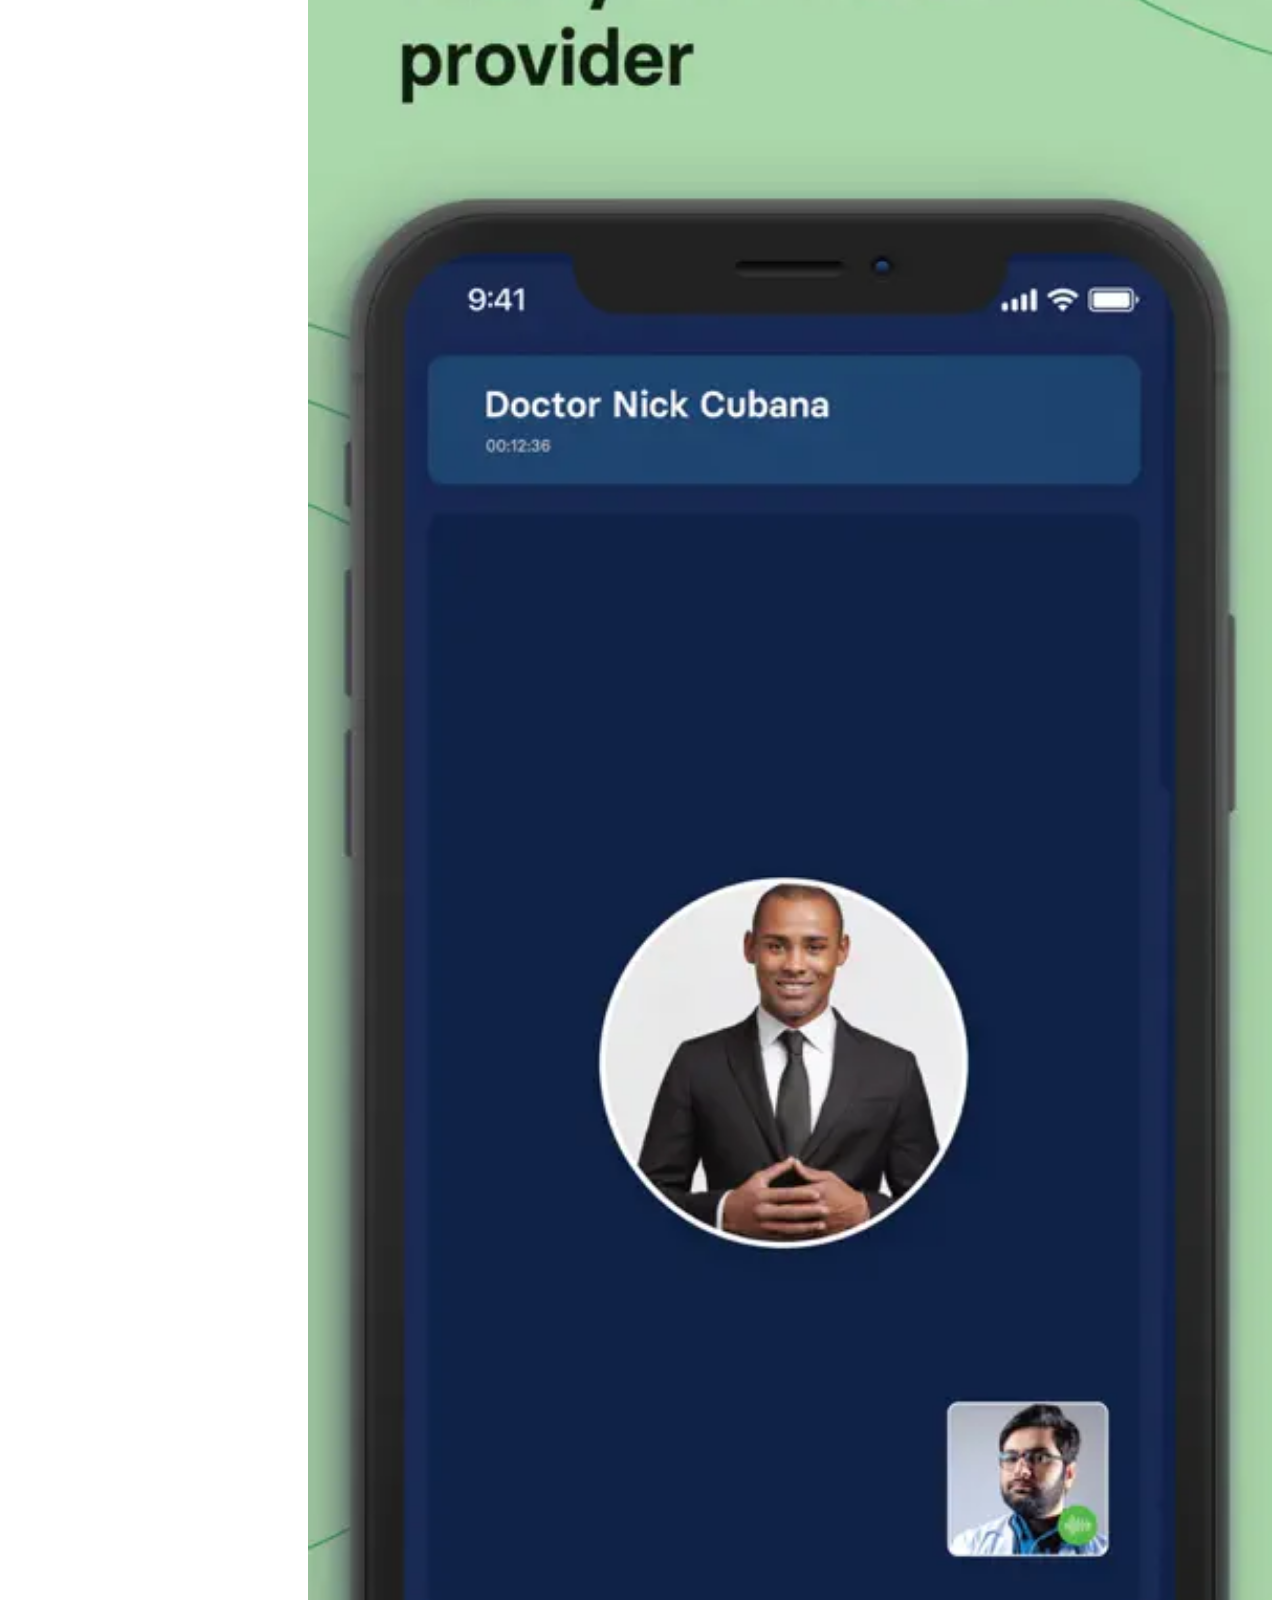
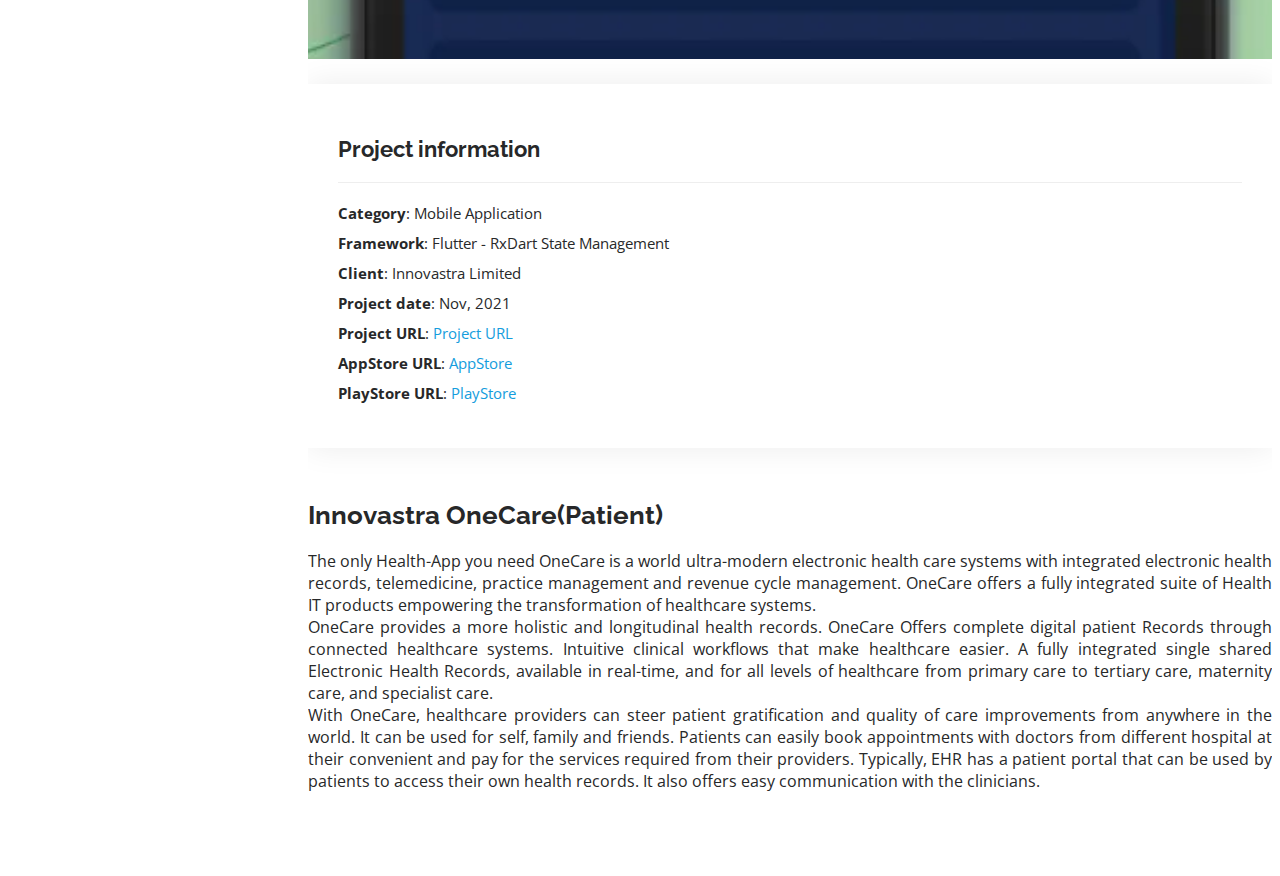
==== commit ec1f3008: "new update" ====
--- a/onecare_portfolio-details.html
+++ b/onecare_portfolio-details.html
@@ -72,7 +72,7 @@
           <h2>Portfolio Details</h2>
           <ol>
             <li><a href="index.html">Home</a></li>
-            <li>Portfolio Details</li>
+            <li>Portfolio-Details</li>
           </ol>
         </div>
 
